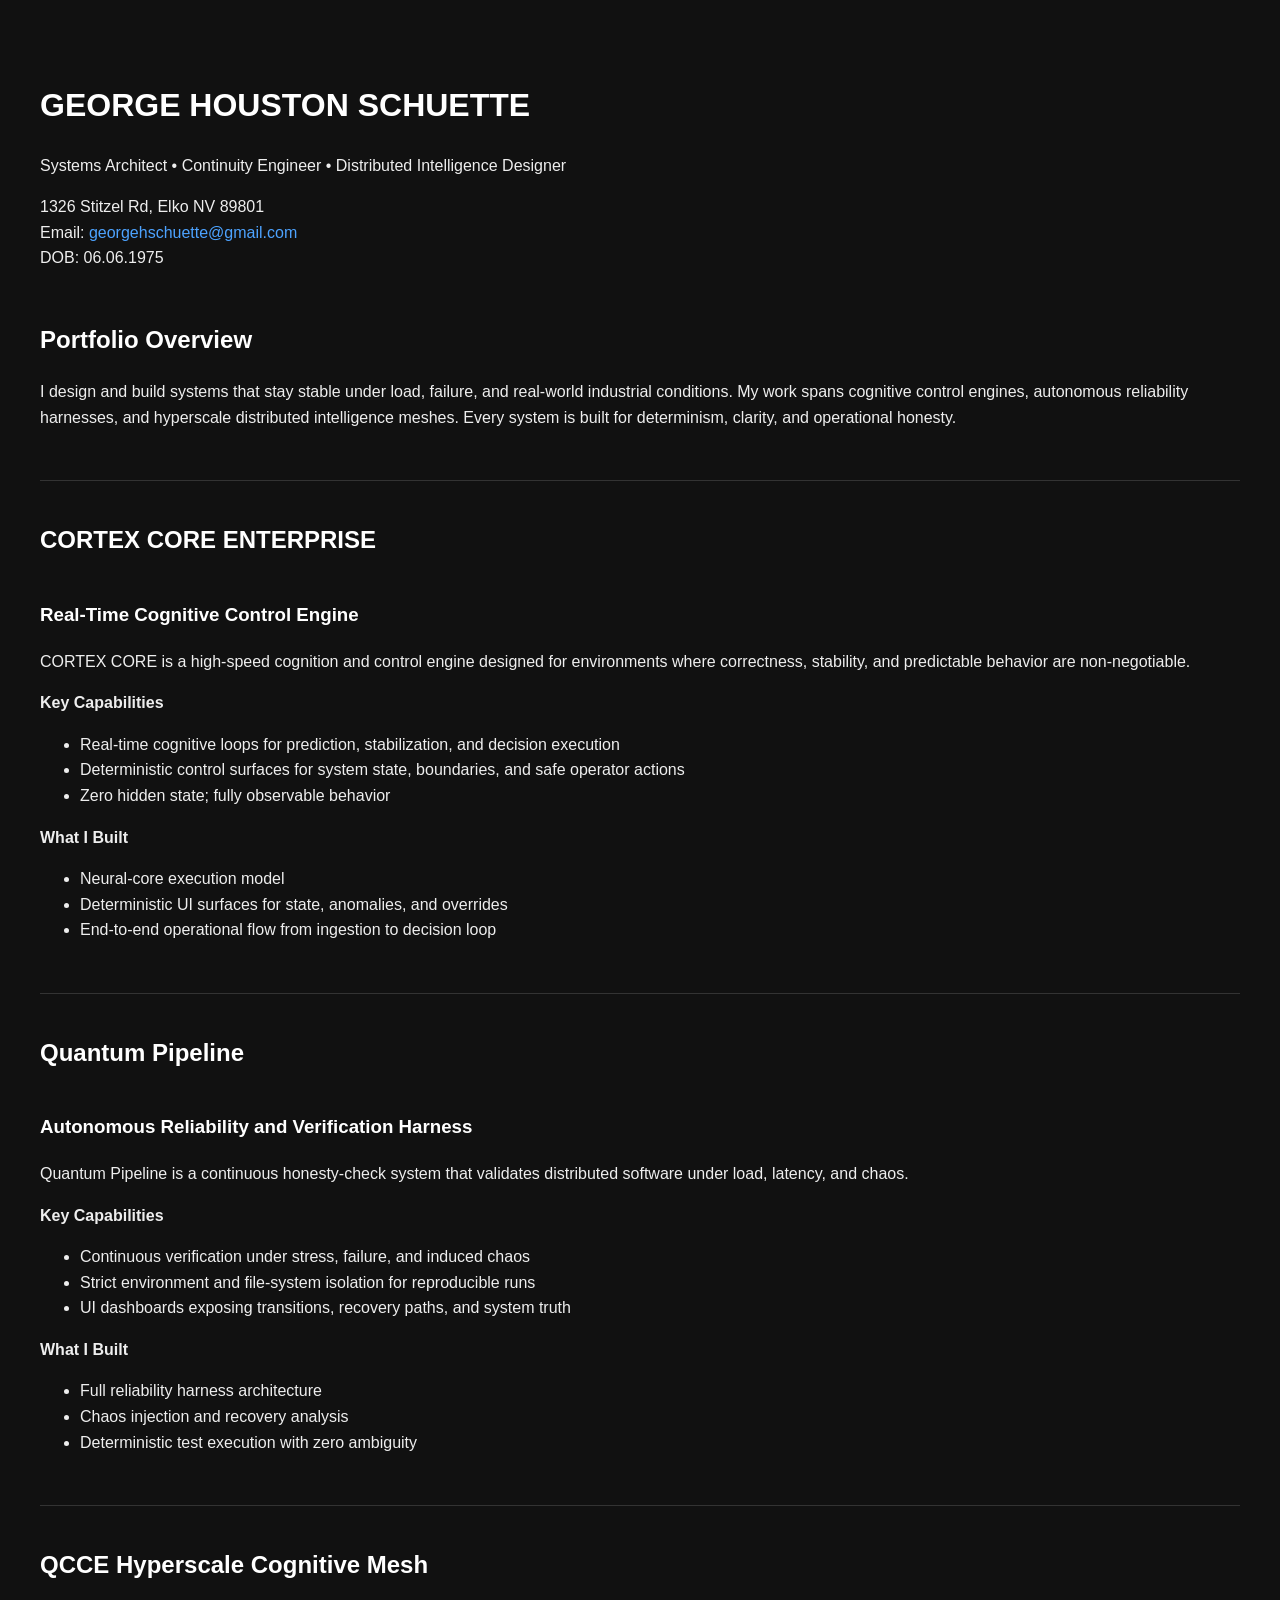
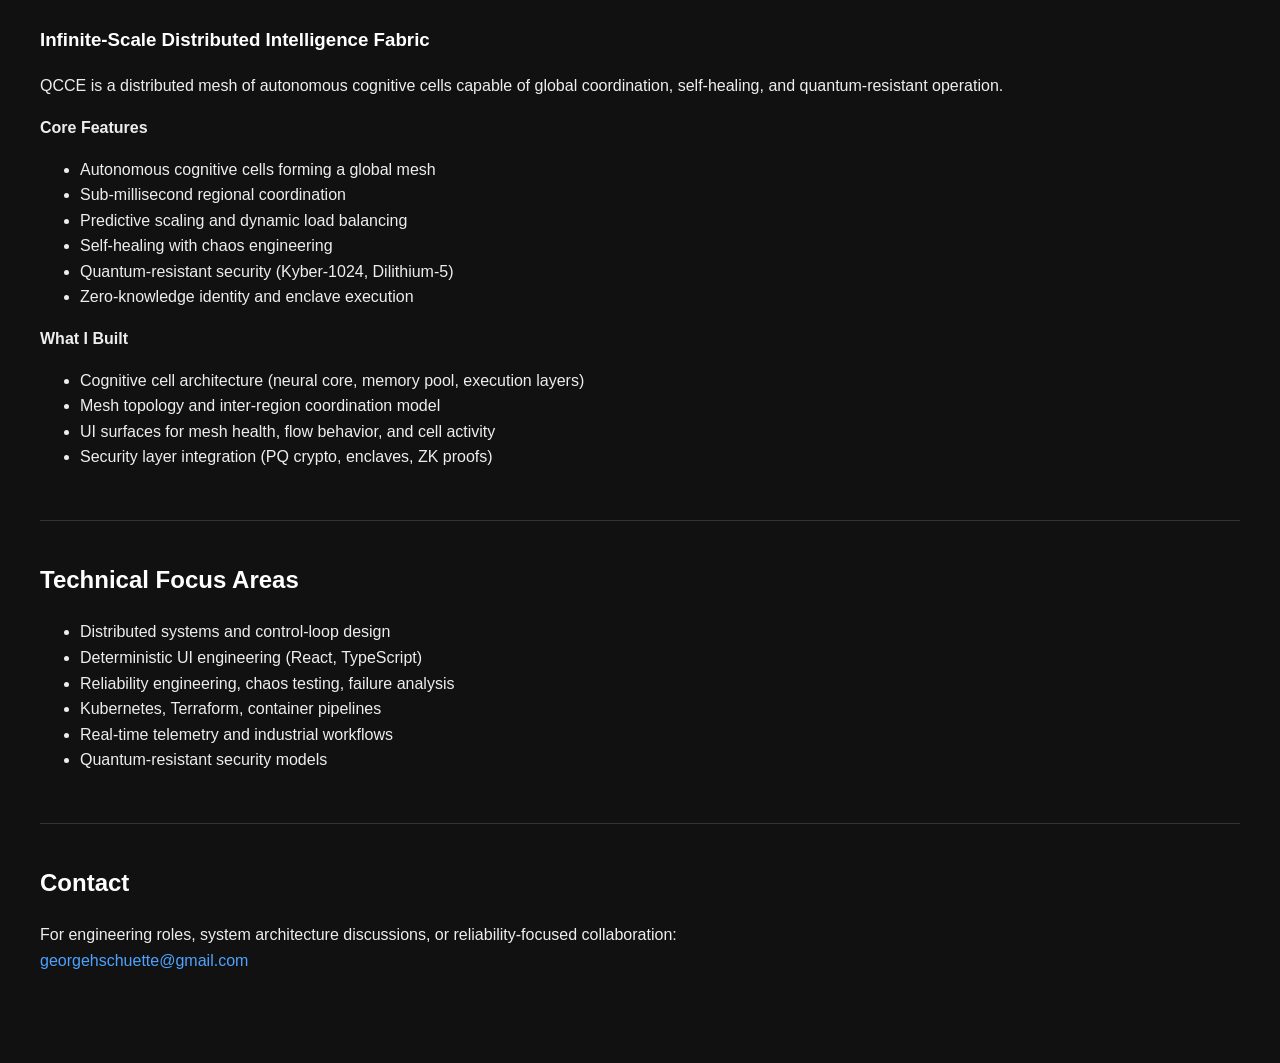
==== index.html @ 494ef372 "Add initial portfolio HTML structure" ====
<!DOCTYPE html>
<html lang="en">
<head>
    <meta charset="UTF-8">
    <title>George Houston Schuette — Portfolio</title>
    <meta name="viewport" content="width=device-width, initial-scale=1">
    <style>
        body {
            margin: 0;
            padding: 40px;
            font-family: Arial, Helvetica, sans-serif;
            background: #111;
            color: #eee;
            line-height: 1.6;
        }
        h1, h2, h3 {
            color: #fff;
            margin-top: 40px;
        }
        .section {
            margin-bottom: 50px;
        }
        .divider {
            width: 100%;
            height: 1px;
            background: #333;
            margin: 40px 0;
        }
        a {
            color: #4da3ff;
            text-decoration: none;
        }
        a:hover {
            text-decoration: underline;
        }
        .header {
            margin-bottom: 50px;
        }
    </style>
</head>
<body>

<div class="header">
    <h1>GEORGE HOUSTON SCHUETTE</h1>
    <p>Systems Architect • Continuity Engineer • Distributed Intelligence Designer</p>
    <p>1326 Stitzel Rd, Elko NV 89801<br>
       Email: <a href="mailto:georgehschuette@gmail.com">georgehschuette@gmail.com</a><br>
       DOB: 06.06.1975
    </p>
</div>

<div class="section">
    <h2>Portfolio Overview</h2>
    <p>I design and build systems that stay stable under load, failure, and real-world industrial conditions. My work spans cognitive control engines, autonomous reliability harnesses, and hyperscale distributed intelligence meshes. Every system is built for determinism, clarity, and operational honesty.</p>
</div>

<div class="divider"></div>

<div class="section">
    <h2>CORTEX CORE ENTERPRISE</h2>
    <h3>Real-Time Cognitive Control Engine</h3>
    <p>CORTEX CORE is a high-speed cognition and control engine designed for environments where correctness, stability, and predictable behavior are non-negotiable.</p>

    <strong>Key Capabilities</strong>
    <ul>
        <li>Real-time cognitive loops for prediction, stabilization, and decision execution</li>
        <li>Deterministic control surfaces for system state, boundaries, and safe operator actions</li>
        <li>Zero hidden state; fully observable behavior</li>
    </ul>

    <strong>What I Built</strong>
    <ul>
        <li>Neural-core execution model</li>
        <li>Deterministic UI surfaces for state, anomalies, and overrides</li>
        <li>End-to-end operational flow from ingestion to decision loop</li>
    </ul>
</div>

<div class="divider"></div>

<div class="section">
    <h2>Quantum Pipeline</h2>
    <h3>Autonomous Reliability and Verification Harness</h3>
    <p>Quantum Pipeline is a continuous honesty-check system that validates distributed software under load, latency, and chaos.</p>

    <strong>Key Capabilities</strong>
    <ul>
        <li>Continuous verification under stress, failure, and induced chaos</li>
        <li>Strict environment and file-system isolation for reproducible runs</li>
        <li>UI dashboards exposing transitions, recovery paths, and system truth</li>
    </ul>

    <strong>What I Built</strong>
    <ul>
        <li>Full reliability harness architecture</li>
        <li>Chaos injection and recovery analysis</li>
        <li>Deterministic test execution with zero ambiguity</li>
    </ul>
</div>

<div class="divider"></div>

<div class="section">
    <h2>QCCE Hyperscale Cognitive Mesh</h2>
    <h3>Infinite-Scale Distributed Intelligence Fabric</h3>
    <p>QCCE is a distributed mesh of autonomous cognitive cells capable of global coordination, self-healing, and quantum-resistant operation.</p>

    <strong>Core Features</strong>
    <ul>
        <li>Autonomous cognitive cells forming a global mesh</li>
        <li>Sub-millisecond regional coordination</li>
        <li>Predictive scaling and dynamic load balancing</li>
        <li>Self-healing with chaos engineering</li>
        <li>Quantum-resistant security (Kyber-1024, Dilithium-5)</li>
        <li>Zero-knowledge identity and enclave execution</li>
    </ul>

    <strong>What I Built</strong>
    <ul>
        <li>Cognitive cell architecture (neural core, memory pool, execution layers)</li>
        <li>Mesh topology and inter-region coordination model</li>
        <li>UI surfaces for mesh health, flow behavior, and cell activity</li>
        <li>Security layer integration (PQ crypto, enclaves, ZK proofs)</li>
    </ul>
</div>

<div class="divider"></div>

<div class="section">
    <h2>Technical Focus Areas</h2>
    <ul>
        <li>Distributed systems and control-loop design</li>
        <li>Deterministic UI engineering (React, TypeScript)</li>
        <li>Reliability engineering, chaos testing, failure analysis</li>
        <li>Kubernetes, Terraform, container pipelines</li>
        <li>Real-time telemetry and industrial workflows</li>
        <li>Quantum-resistant security models</li>
    </ul>
</div>

<div class="divider"></div>

<div class="section">
    <h2>Contact</h2>
    <p>For engineering roles, system architecture discussions, or reliability-focused collaboration:<br>
       <a href="mailto:georgehschuette@gmail.com">georgehschuette@gmail.com</a>
    </p>
</div>

</body>
</html>
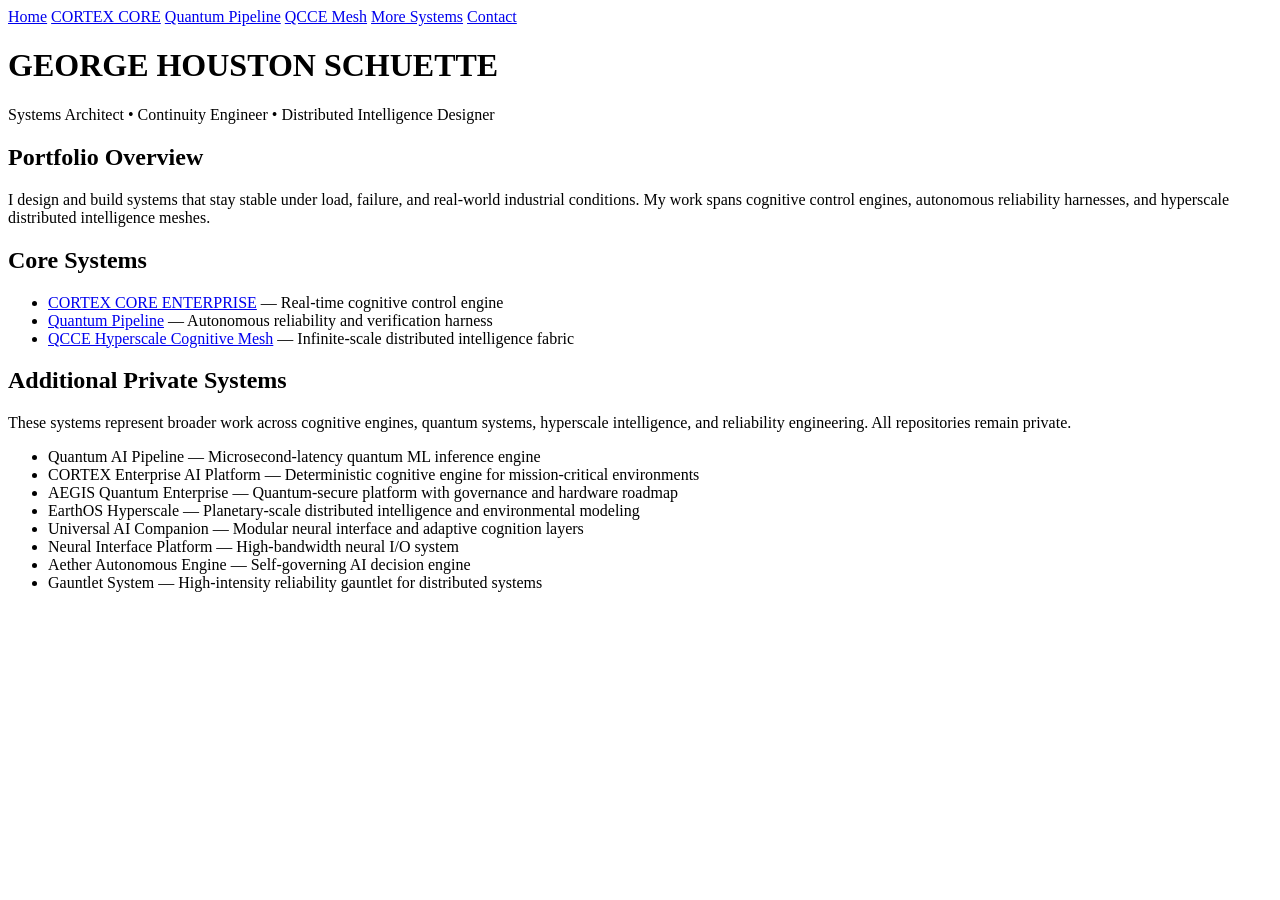
==== commit cb482f08: "Refactor index.html for improved structure and links" ====
--- a/index.html
+++ b/index.html
@@ -2,150 +2,52 @@
 <html lang="en">
 <head>
     <meta charset="UTF-8">
-    <title>George Houston Schuette — Portfolio</title>
-    <meta name="viewport" content="width=device-width, initial-scale=1">
-    <style>
-        body {
-            margin: 0;
-            padding: 40px;
-            font-family: Arial, Helvetica, sans-serif;
-            background: #111;
-            color: #eee;
-            line-height: 1.6;
-        }
-        h1, h2, h3 {
-            color: #fff;
-            margin-top: 40px;
-        }
-        .section {
-            margin-bottom: 50px;
-        }
-        .divider {
-            width: 100%;
-            height: 1px;
-            background: #333;
-            margin: 40px 0;
-        }
-        a {
-            color: #4da3ff;
-            text-decoration: none;
-        }
-        a:hover {
-            text-decoration: underline;
-        }
-        .header {
-            margin-bottom: 50px;
-        }
-    </style>
+    <title>George Schuette — Portfolio</title>
+    <link rel="stylesheet" href="assets/style.css">
 </head>
 <body>
 
-<div class="header">
-    <h1>GEORGE HOUSTON SCHUETTE</h1>
-    <p>Systems Architect • Continuity Engineer • Distributed Intelligence Designer</p>
-    <p>1326 Stitzel Rd, Elko NV 89801<br>
-       Email: <a href="mailto:georgehschuette@gmail.com">georgehschuette@gmail.com</a><br>
-       DOB: 06.06.1975
-    </p>
-</div>
+<nav>
+    <a href="index.html">Home</a>
+    <a href="cortex.html">CORTEX CORE</a>
+    <a href="quantum.html">Quantum Pipeline</a>
+    <a href="qcce.html">QCCE Mesh</a>
+    <a href="projects.html">More Systems</a>
+    <a href="contact.html">Contact</a>
+</nav>
+
+<h1>GEORGE HOUSTON SCHUETTE</h1>
+<p>Systems Architect • Continuity Engineer • Distributed Intelligence Designer</p>
 
 <div class="section">
     <h2>Portfolio Overview</h2>
-    <p>I design and build systems that stay stable under load, failure, and real-world industrial conditions. My work spans cognitive control engines, autonomous reliability harnesses, and hyperscale distributed intelligence meshes. Every system is built for determinism, clarity, and operational honesty.</p>
+    <p>I design and build systems that stay stable under load, failure, and real-world industrial conditions. My work spans cognitive control engines, autonomous reliability harnesses, and hyperscale distributed intelligence meshes.</p>
 </div>
 
 <div class="divider"></div>
 
-<div class="section">
-    <h2>CORTEX CORE ENTERPRISE</h2>
-    <h3>Real-Time Cognitive Control Engine</h3>
-    <p>CORTEX CORE is a high-speed cognition and control engine designed for environments where correctness, stability, and predictable behavior are non-negotiable.</p>
-
-    <strong>Key Capabilities</strong>
-    <ul>
-        <li>Real-time cognitive loops for prediction, stabilization, and decision execution</li>
-        <li>Deterministic control surfaces for system state, boundaries, and safe operator actions</li>
-        <li>Zero hidden state; fully observable behavior</li>
-    </ul>
-
-    <strong>What I Built</strong>
-    <ul>
-        <li>Neural-core execution model</li>
-        <li>Deterministic UI surfaces for state, anomalies, and overrides</li>
-        <li>End-to-end operational flow from ingestion to decision loop</li>
-    </ul>
-</div>
+<h2>Core Systems</h2>
+<ul>
+    <li><a href="cortex.html">CORTEX CORE ENTERPRISE</a> — Real-time cognitive control engine</li>
+    <li><a href="quantum.html">Quantum Pipeline</a> — Autonomous reliability and verification harness</li>
+    <li><a href="qcce.html">QCCE Hyperscale Cognitive Mesh</a> — Infinite-scale distributed intelligence fabric</li>
+</ul>
 
 <div class="divider"></div>
 
-<div class="section">
-    <h2>Quantum Pipeline</h2>
-    <h3>Autonomous Reliability and Verification Harness</h3>
-    <p>Quantum Pipeline is a continuous honesty-check system that validates distributed software under load, latency, and chaos.</p>
+<h2>Additional Private Systems</h2>
+<p>These systems represent broader work across cognitive engines, quantum systems, hyperscale intelligence, and reliability engineering. All repositories remain private.</p>
 
-    <strong>Key Capabilities</strong>
-    <ul>
-        <li>Continuous verification under stress, failure, and induced chaos</li>
-        <li>Strict environment and file-system isolation for reproducible runs</li>
-        <li>UI dashboards exposing transitions, recovery paths, and system truth</li>
-    </ul>
-
-    <strong>What I Built</strong>
-    <ul>
-        <li>Full reliability harness architecture</li>
-        <li>Chaos injection and recovery analysis</li>
-        <li>Deterministic test execution with zero ambiguity</li>
-    </ul>
-</div>
-
-<div class="divider"></div>
-
-<div class="section">
-    <h2>QCCE Hyperscale Cognitive Mesh</h2>
-    <h3>Infinite-Scale Distributed Intelligence Fabric</h3>
-    <p>QCCE is a distributed mesh of autonomous cognitive cells capable of global coordination, self-healing, and quantum-resistant operation.</p>
-
-    <strong>Core Features</strong>
-    <ul>
-        <li>Autonomous cognitive cells forming a global mesh</li>
-        <li>Sub-millisecond regional coordination</li>
-        <li>Predictive scaling and dynamic load balancing</li>
-        <li>Self-healing with chaos engineering</li>
-        <li>Quantum-resistant security (Kyber-1024, Dilithium-5)</li>
-        <li>Zero-knowledge identity and enclave execution</li>
-    </ul>
-
-    <strong>What I Built</strong>
-    <ul>
-        <li>Cognitive cell architecture (neural core, memory pool, execution layers)</li>
-        <li>Mesh topology and inter-region coordination model</li>
-        <li>UI surfaces for mesh health, flow behavior, and cell activity</li>
-        <li>Security layer integration (PQ crypto, enclaves, ZK proofs)</li>
-    </ul>
-</div>
-
-<div class="divider"></div>
-
-<div class="section">
-    <h2>Technical Focus Areas</h2>
-    <ul>
-        <li>Distributed systems and control-loop design</li>
-        <li>Deterministic UI engineering (React, TypeScript)</li>
-        <li>Reliability engineering, chaos testing, failure analysis</li>
-        <li>Kubernetes, Terraform, container pipelines</li>
-        <li>Real-time telemetry and industrial workflows</li>
-        <li>Quantum-resistant security models</li>
-    </ul>
-</div>
-
-<div class="divider"></div>
-
-<div class="section">
-    <h2>Contact</h2>
-    <p>For engineering roles, system architecture discussions, or reliability-focused collaboration:<br>
-       <a href="mailto:georgehschuette@gmail.com">georgehschuette@gmail.com</a>
-    </p>
-</div>
+<ul>
+    <li>Quantum AI Pipeline — Microsecond-latency quantum ML inference engine</li>
+    <li>CORTEX Enterprise AI Platform — Deterministic cognitive engine for mission-critical environments</li>
+    <li>AEGIS Quantum Enterprise — Quantum-secure platform with governance and hardware roadmap</li>
+    <li>EarthOS Hyperscale — Planetary-scale distributed intelligence and environmental modeling</li>
+    <li>Universal AI Companion — Modular neural interface and adaptive cognition layers</li>
+    <li>Neural Interface Platform — High-bandwidth neural I/O system</li>
+    <li>Aether Autonomous Engine — Self-governing AI decision engine</li>
+    <li>Gauntlet System — High-intensity reliability gauntlet for distributed systems</li>
+</ul>
 
 </body>
 </html>
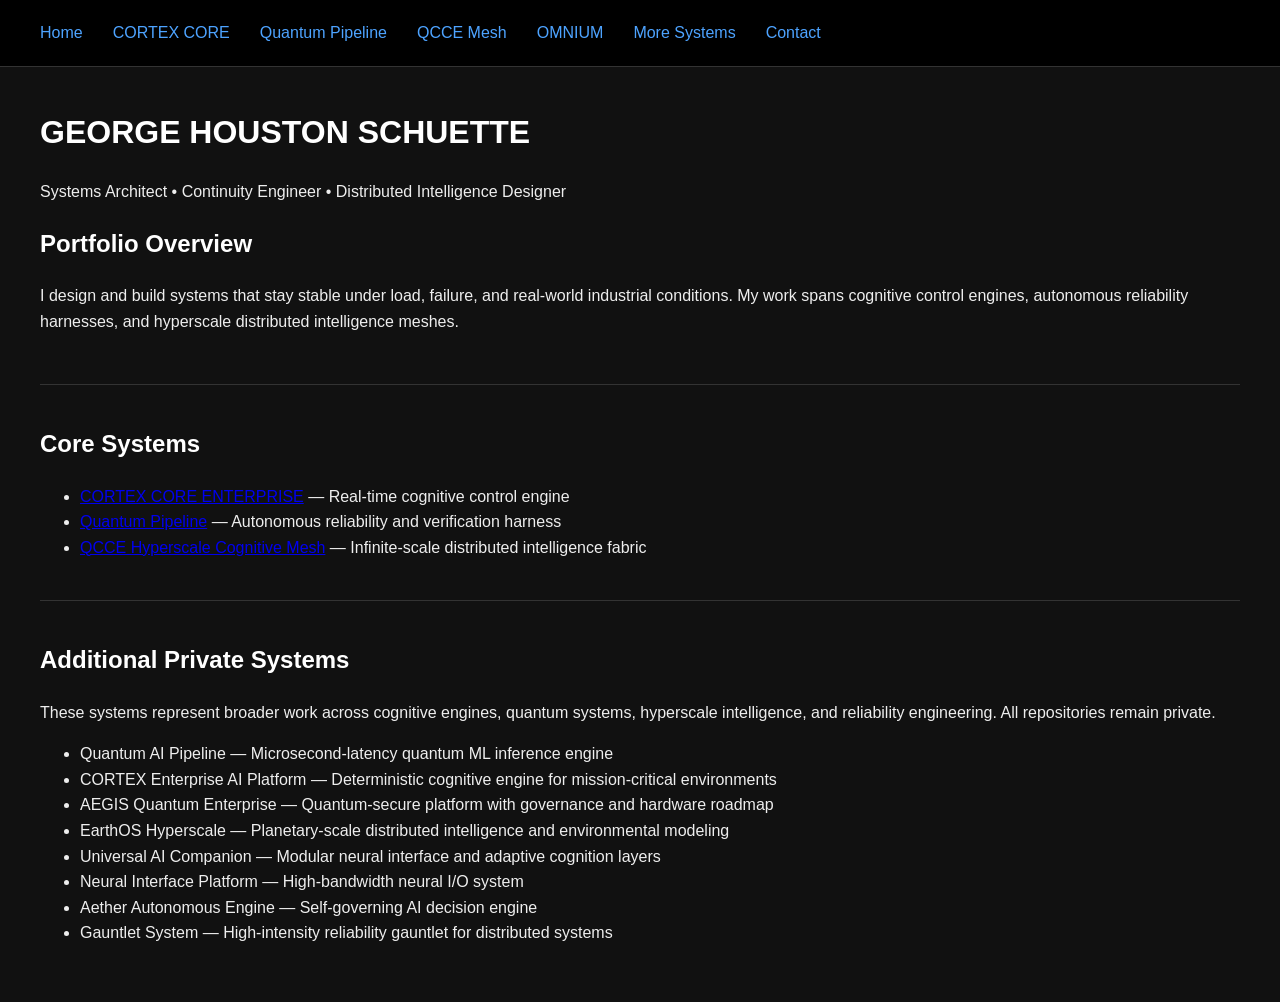
==== commit 4797dc9a: "Add OMNIUM link to navigation in index.html" ====
--- a/index.html
+++ b/index.html
@@ -12,9 +12,11 @@
     <a href="cortex.html">CORTEX CORE</a>
     <a href="quantum.html">Quantum Pipeline</a>
     <a href="qcce.html">QCCE Mesh</a>
+    <a href="omnium.html">OMNIUM</a>
     <a href="projects.html">More Systems</a>
     <a href="contact.html">Contact</a>
 </nav>
+
 
 <h1>GEORGE HOUSTON SCHUETTE</h1>
 <p>Systems Architect • Continuity Engineer • Distributed Intelligence Designer</p>
--- a/assets/style.css
+++ b/assets/style.css
@@ -0,0 +1,171 @@
+body {
+    margin: 0;
+    padding: 40px;
+    font-family: Arial, Helvetica, sans-serif;
+    background: #111;
+    color: #eee;
+    line-height: 1.6;
+}
+
+nav {
+    background: #000;
+    padding: 20px 40px;
+    margin: -40px -40px 40px -40px;
+    display: flex;
+    gap: 30px;
+    border-bottom: 1px solid #333;
+}
+
+nav a {
+    color: #4da3ff;
+    text-decoration: none;
+    font-size: 16px;
+}
+
+nav a:hover {
+    text-decoration: underline;
+}
+
+h1, h2, h3 {
+    color: #fff;
+}
+
+.section {
+    margin-bottom: 50px;
+}
+
+.divider {
+    width: 100%;
+    height: 1px;
+    background: #333;
+    margin: 40px 0;
+}
+/* CORTEX CORE ENTERPRISE section */
+.system-section {
+  padding: 3rem 1.5rem;
+  max-width: 1100px;
+  margin: 0 auto;
+}
+
+.system-header h2 {
+  font-size: 2rem;
+  letter-spacing: 0.08em;
+  text-transform: uppercase;
+  margin-bottom: 0.25rem;
+}
+
+.system-tagline {
+  font-size: 0.95rem;
+  opacity: 0.8;
+  margin-bottom: 2rem;
+}
+
+.system-grid {
+  display: grid;
+  grid-template-columns: repeat(auto-fit, minmax(260px, 1fr));
+  gap: 1.5rem;
+  margin-bottom: 2.5rem;
+}
+
+.system-card {
+  border: 1px solid rgba(255, 255, 255, 0.08);
+  border-radius: 10px;
+  padding: 1.25rem 1.5rem;
+  background: rgba(10, 10, 10, 0.6);
+  backdrop-filter: blur(6px);
+}
+
+.system-card h3 {
+  font-size: 1rem;
+  text-transform: uppercase;
+  letter-spacing: 0.08em;
+  margin-bottom: 0.75rem;
+}
+
+.metric-list {
+  list-style: none;
+  padding: 0;
+  margin: 0;
+}
+
+.metric-list li {
+  font-size: 0.9rem;
+  margin-bottom: 0.35rem;
+}
+
+.metric-label {
+  font-weight: 600;
+}
+
+/* Comparison section */
+.comparison-section h3 {
+  font-size: 1.1rem;
+  text-transform: uppercase;
+  letter-spacing: 0.08em;
+  margin-bottom: 1rem;
+}
+
+.comparison-block {
+  margin-bottom: 2rem;
+}
+
+.comparison-block h4 {
+  font-size: 0.95rem;
+  text-transform: uppercase;
+  letter-spacing: 0.08em;
+  margin-bottom: 0.4rem;
+}
+
+.comparison-summary {
+  font-size: 0.9rem;
+  opacity: 0.85;
+  margin-bottom: 0.75rem;
+}
+
+.comparison-table {
+  width: 100%;
+  border-collapse: collapse;
+  font-size: 0.85rem;
+}
+
+.comparison-table th,
+.comparison-table td {
+  border: 1px solid rgba(255, 255, 255, 0.12);
+  padding: 0.5rem 0.6rem;
+  text-align: left;
+}
+
+.comparison-table th {
+  background: rgba(255, 255, 255, 0.04);
+  text-transform: uppercase;
+  letter-spacing: 0.06em;
+  font-size: 0.8rem;
+}
+
+/* Responsive tweaks */
+@media (max-width: 600px) {
+  .system-section {
+    padding: 2.5rem 1rem;
+  }
+
+  .system-header h2 {
+    font-size: 1.6rem;
+  }
+}
+/* Quantum Pipeline section (inherits same styling as CORTEX CORE) */
+
+#quantum-pipeline .system-header h2 {
+  color: #7fd4ff;
+}
+
+#quantum-pipeline .system-card {
+  border-color: rgba(127, 212, 255, 0.25);
+}
+
+#quantum-pipeline .comparison-table th {
+  background: rgba(127, 212, 255, 0.08);
+}
+
+#quantum-pipeline .metric-label {
+  color: #7fd4ff;
+}
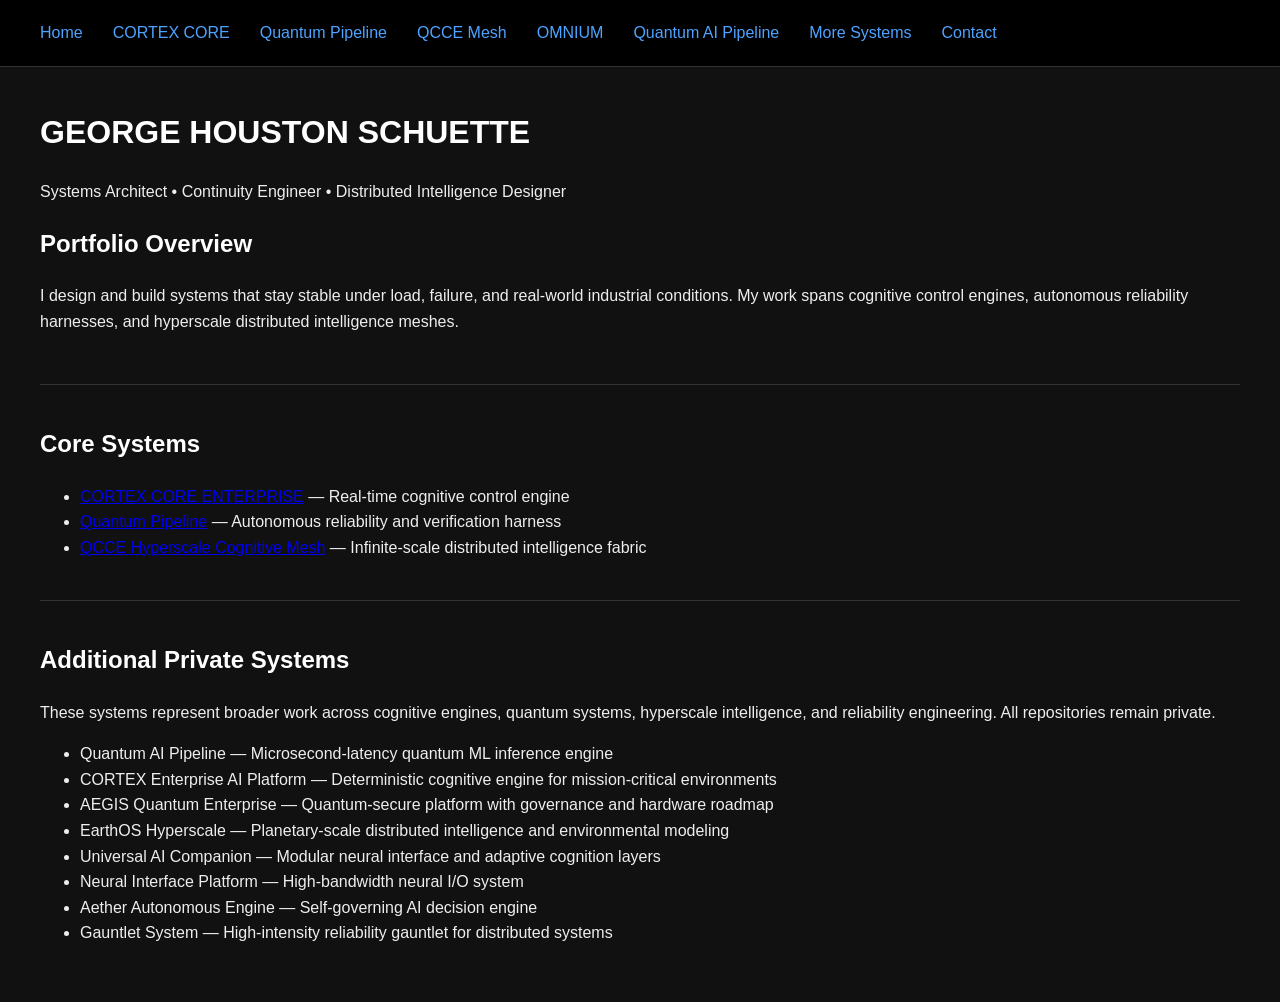
==== commit 8422757d: "Add link to Quantum AI Pipeline in navigation" ====
--- a/index.html
+++ b/index.html
@@ -13,10 +13,10 @@
     <a href="quantum.html">Quantum Pipeline</a>
     <a href="qcce.html">QCCE Mesh</a>
     <a href="omnium.html">OMNIUM</a>
+    <a href="quantum-ai-pipeline.html">Quantum AI Pipeline</a>
     <a href="projects.html">More Systems</a>
     <a href="contact.html">Contact</a>
 </nav>
-
 
 <h1>GEORGE HOUSTON SCHUETTE</h1>
 <p>Systems Architect • Continuity Engineer • Distributed Intelligence Designer</p>
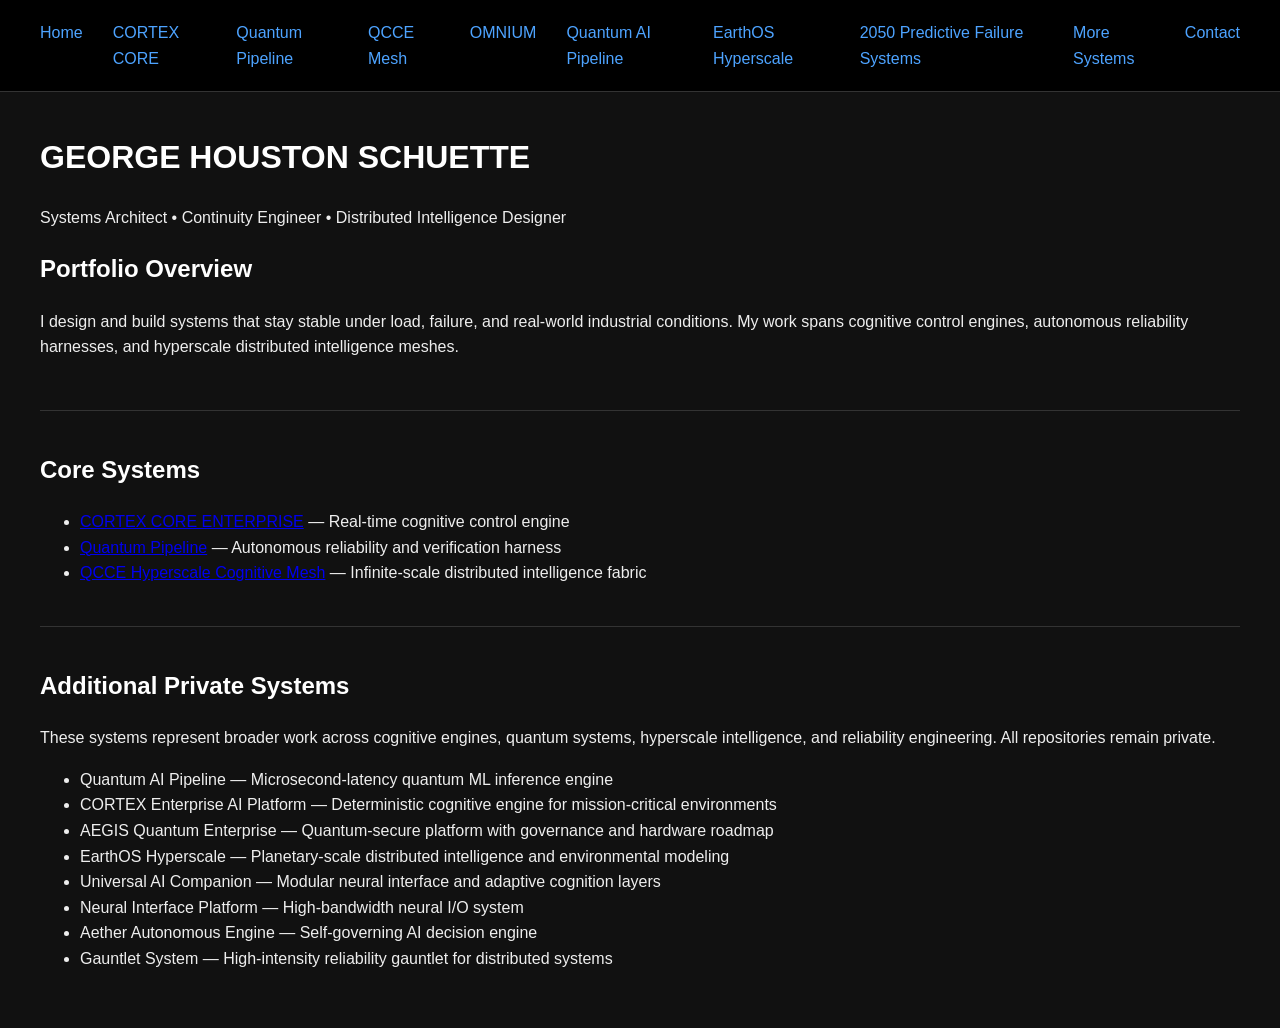
==== commit 400a11c2: "Update index.html" ====
--- a/index.html
+++ b/index.html
@@ -14,10 +14,12 @@
     <a href="qcce.html">QCCE Mesh</a>
     <a href="omnium.html">OMNIUM</a>
     <a href="quantum-ai-pipeline.html">Quantum AI Pipeline</a>
+    <a href="earthos-hyperscale.html">EarthOS Hyperscale</a>
+    <a href="predictive-failure-systems-management.html">2050 Predictive Failure Systems</a>
     <a href="projects.html">More Systems</a>
     <a href="contact.html">Contact</a>
 </nav>
-
+    
 <h1>GEORGE HOUSTON SCHUETTE</h1>
 <p>Systems Architect • Continuity Engineer • Distributed Intelligence Designer</p>
 
